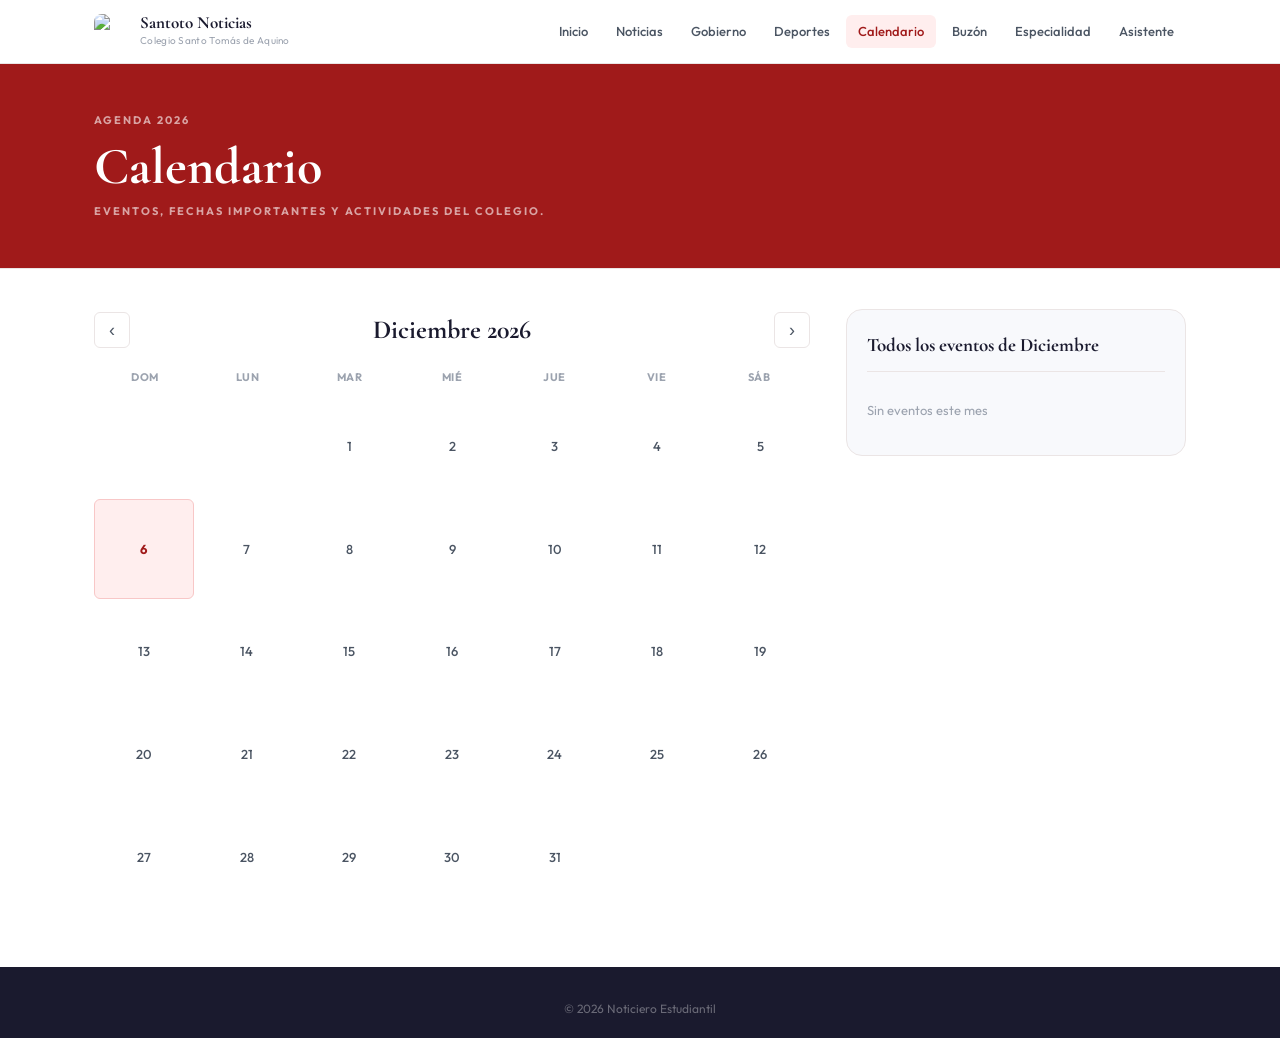
==== calendario.html @ ec9c3a2e "Add files via upload" ====
<!DOCTYPE html>
<html lang="es">
<head>
  <meta charset="UTF-8"><meta name="viewport" content="width=device-width, initial-scale=1.0">
  <title>Calendario — Santoto Noticias</title>
  <link rel="preconnect" href="https://fonts.googleapis.com">
  <link rel="preconnect" href="https://fonts.gstatic.com" crossorigin>
  <link href="https://fonts.googleapis.com/css2?family=Cormorant+Garamond:ital,wght@0,400;0,600;0,700;1,400;1,600&family=Outfit:wght@300;400;500;600;700&display=swap" rel="stylesheet">
  <link rel="stylesheet" href="styles.css">
</head>
<body>
  <nav class="nav" id="nav">
    <div class="nav-inner">
      <a href="index.html" class="nav-brand">       
      <img src="IMG/esc.png" class="nav-logo" alt="Logo">
      <div class="nav-brand-text">
        <span class="nav-name">Santoto Noticias</span><span class="nav-sub">Colegio Santo Tomás de Aquino</span></div></a>
         
        <div class="nav-links" id="nav-links">
        <a href="index.html" class="nav-link">Inicio</a>
        <a href="noticias.html" class="nav-link">Noticias</a>
        <a href="gobierno.html" class="nav-link">Gobierno</a>
        <a href="deportes.html" class="nav-link">Deportes</a>
        <a href="calendario.html" class="nav-link active">Calendario</a>
        <a href="sugerencias.html" class="nav-link">Buzón</a>
        <a href="especialidades.html" class="nav-link">Especialidad</a>
        <a href="chatbot.html" class="nav-link"> Asistente</a>
      </div>
      <button class="nav-hamburger" id="hamburger" onclick="toggleMenu()"><span></span><span></span><span></span></button>
    </div>
  </nav>
  <div class="page-header page-header-azul"><div class="container"><div class="page-eyebrow">Agenda 2026</div><h1 class="page-title" style="color: white;">Calendario</h1><p class="page-eyebrow">Eventos, fechas importantes y actividades del colegio.</p></div></div>
  <div class="container" style="padding-top:40px;padding-bottom:60px">
    <div class="cal-layout">
      <div class="cal-grid-wrap">
        <div class="cal-header-web">
          <button class="cal-btn-nav" onclick="calCambiarMes(-1)">‹</button>
          <h2 class="cal-mes-titulo" id="cal-mes-titulo"></h2>
          <button class="cal-btn-nav" onclick="calCambiarMes(1)">›</button>
        </div>
        <div class="cal-semana-labels">
          <span>Dom</span><span>Lun</span><span>Mar</span><span>Mié</span><span>Jue</span><span>Vie</span><span>Sáb</span>
        </div>
        <div class="cal-days-grid" id="cal-days"></div>
      </div>
      <div class="cal-eventos-panel">
        <div class="cal-panel-title" id="cal-panel-title">Todos los eventos del mes</div>
        <div id="cal-eventos-lista"></div>
      </div>
    </div>
  </div>
  <footer class="footer"><div class="container"><div class="footer-bottom" style="justify-content:center"><span>© 2026 Noticiero Estudiantil</span></div></div></footer>
  <script src="data.js"></script><script src="main.js"></script>
</body>
</html>
---- styles.css ----
/* ==========================================
   SANTOTO NOTICIAS — styles.css
   Estilo: Editorial blanco y azul
   Fuentes: Cormorant Garamond + Outfit
   ========================================== */

*, *::before, *::after { margin:0; padding:0; box-sizing:border-box; }

:root {
  --azul:        #a01a1a;
  --azul-medio:  #b82525;
  --azul-claro:  #ffeeee;
  --azul-hover:  #fff5f5;
  --azul-borde:  #f8c7c7;
  --dorado:      #B8902A;
  --texto:       #1A1A2E;
  --texto-2:     #4B5563;
  --texto-3:     #9CA3AF;
  --fondo:       #FFFFFF;
  --fondo-2:     #F8F9FC;
  --fondo-3:     #F1F4FA;
  --borde:       #ebe5e5;
  --rojo:        #C0392B;
  --verde:       #1A7A4A;
  --font-d: 'Cormorant Garamond', serif;
  --font-b: 'Outfit', sans-serif;
  --nav-h: 64px;
  --max-w: 1140px;
  --r-sm: 6px;
  --r-md: 10px;
  --r-lg: 16px;
}

html { scroll-behavior: smooth; }
body {
  font-family: var(--font-b);
  color: var(--texto);
  background: var(--fondo);
  font-size: 16px;
  line-height: 1.6;
}

/* ── UTILIDADES ─────────────────────────── */
.container {
  width: 100%; max-width: var(--max-w);
  margin: 0 auto; padding: 0 24px;
}
img { display: block; max-width: 100%; }
a  { color: inherit; text-decoration: none; }

/* ── NAVBAR ─────────────────────────────── */
.nav {
  position: sticky; top: 0; z-index: 100;
  background: #fff;
  border-bottom: 1px solid var(--borde);
  height: var(--nav-h);
}
.nav-inner {
  max-width: var(--max-w); margin: 0 auto; padding: 0 24px;
  height: 100%; display: flex; align-items: center; gap: 32px;
}
.nav-brand {
  display: flex; align-items: center; gap: 10px; flex-shrink: 0;
}
.nav-logo {
  width: 36px; height: 36px; border-radius: 8px;

  display: flex; align-items: center; justify-content: center;
  font-family: var(--font-d); font-size: 13px; font-weight: 700; color: #fff;
}
.nav-brand-text { display: flex; flex-direction: column; }
.nav-name { font-family: var(--font-d); font-size: 17px; font-weight: 700; color: var(--texto); line-height: 1.1; }
.nav-sub  { font-size: 10px; color: var(--texto-3); letter-spacing: .3px; }

.nav-links {
  display: flex; align-items: center; gap: 4px; margin-left: auto;
}
.nav-link {
  font-size: 13px; font-weight: 500; color: var(--texto-2);
  padding: 6px 12px; border-radius: var(--r-sm);
  transition: background .15s, color .15s;
}
.nav-link:hover  { background: var(--fondo-3); color: var(--azul); }
.nav-link.active { color: var(--azul); background: var(--azul-claro); }

.nav-hamburger {
  display: none; flex-direction: column; gap: 5px;
  background: none; border: none; cursor: pointer;
  padding: 6px; margin-left: auto;
}
.nav-hamburger span {
  display: block; width: 22px; height: 2px;
  background: var(--texto); border-radius: 2px; transition: .3s;
}

@media (max-width: 768px) {
  .nav-links {
    display: none; position: absolute; top: var(--nav-h); left: 0; right: 0;
    background: #fff; border-bottom: 1px solid var(--borde);
    flex-direction: column; padding: 12px 16px; gap: 2px;
  }
  .nav-links.open { display: flex; }
  .nav-link { width: 100%; padding: 10px 14px; border-radius: var(--r-sm); }
  .nav-hamburger { display: flex; }
}

/* ── BOTONES ────────────────────────────── */
.btn-primary {
  display: inline-block; padding: 11px 24px;
  background: var(--azul); color: #fff;
  border-radius: var(--r-md); font-size: 14px; font-weight: 600;
  border: none; cursor: pointer; transition: background .15s, transform .1s;
  font-family: var(--font-b);
}
.btn-primary:hover  { background: var(--azul-medio); }
.btn-primary:active { transform: scale(.98); }

.btn-ghost {
  display: inline-block; padding: 11px 24px;
  background: transparent; color: var(--azul);
  border: 1.5px solid var(--azul-borde);
  border-radius: var(--r-md); font-size: 14px; font-weight: 600;
  cursor: pointer; transition: background .15s;
  font-family: var(--font-b);
}
.btn-ghost:hover { background: var(--azul-claro); }

.btn-outline {
  padding: 7px 16px; background: transparent;
  border: 1px solid rgba(255,255,255,.3); color: #fff;
  border-radius: var(--r-sm); font-size: 13px; font-weight: 500;
  cursor: pointer; font-family: var(--font-b); transition: background .15s;
}
.btn-outline:hover { background: rgba(255,255,255,.1); }

/* ── HERO ───────────────────────────────── */
.hero {
  background: var(--fondo-2);
  border-bottom: 1px solid var(--borde);
  padding: 80px 0 60px;
  position: relative; overflow: hidden;
}
.hero-bg-lines {
  position: absolute; inset: 0;
  background-image:
    linear-gradient(var(--borde) 1px, transparent 1px),
    linear-gradient(90deg, var(--borde) 1px, transparent 1px);
  background-size: 60px 60px;
  opacity: .35;
}
.hero .container { position: relative; max-width: 700px; }
.hero-eyebrow {
  display: inline-flex; align-items: center; gap: 8px;
  font-size: 12px; font-weight: 600; color: var(--azul);
  letter-spacing: 1.5px; text-transform: uppercase;
  background: var(--azul-claro); border: 1px solid var(--azul-borde);
  padding: 5px 12px; border-radius: 20px; margin-bottom: 20px;
}
.dot { width: 6px; height: 6px; border-radius: 50%; background: var(--azul); flex-shrink: 0; }
.hero-title {
  font-family: var(--font-d);
  font-size: clamp(38px, 6vw, 64px);
  font-weight: 700; line-height: 1.1;
  color: var(--texto); margin-bottom: 16px;
}
.hero-title em { color: var(--azul); font-style: italic; }
.hero-desc { font-size: 16px; color: var(--texto-2); max-width: 500px; margin-bottom: 28px; line-height: 1.65; }
.hero-actions { display: flex; gap: 12px; flex-wrap: wrap; }
.hero-strip { height: 4px; background: linear-gradient(90deg, var(--azul), #5B9AE8); position: absolute; bottom: 0; left: 0; right: 0; }

/* ── HIGHLIGHTS BAR ─────────────────────── */
.highlights-bar {
  background: var(--azul);
  padding: 20px 0;
}
.highlights-grid {
  display: grid; grid-template-columns: repeat(4, 1fr);
  gap: 0; border-left: 1px solid rgba(255,255,255,.15);
}
.highlight-item {
  display: flex; align-items: flex-start; gap: 12px;
  padding: 8px 20px;
  border-right: 1px solid rgba(255,255,255,.15);
}
.hi-icon { font-size: 22px; flex-shrink: 0; margin-top: 2px; }
.hi-text { display: flex; flex-direction: column; gap: 2px; }
.hi-text strong { color: #fff; font-size: 13px; font-weight: 600; line-height: 1.2; }
.hi-text span   { color: rgba(255,255,255,.65); font-size: 11px; line-height: 1.3; }

@media (max-width: 900px) {
  .highlights-grid { grid-template-columns: 1fr 1fr; }
  .highlight-item { border-bottom: 1px solid rgba(255,255,255,.15); }
}
@media (max-width: 500px) {
  .highlights-grid { grid-template-columns: 1fr; }
}

/* ── LAYOUT MAIN ────────────────────────── */
.main-grid {
  display: grid;
  grid-template-columns: 1fr 320px;
  gap: 48px;
  padding-top: 48px;
  padding-bottom: 64px;
  align-items: start;
}
@media (max-width: 900px) {
  .main-grid { grid-template-columns: 1fr; gap: 32px; }
}



/* ── NOTICIA HERO (grande) ──────────────── */
.noticia-hero {
  cursor: pointer; margin-bottom: 32px;
  border: 1px solid var(--borde); border-radius: var(--r-lg);
  overflow: hidden; transition: box-shadow .2s, transform .2s;
}
.noticia-hero:hover { box-shadow: 0 8px 32px rgba(26,79,160,.1); transform: translateY(-2px); }
/* ── NOTICIA CARDS ──────────────────────── */
.noticia-card {
  border: 1px solid var(--borde);
  border-radius: var(--r-lg);
  overflow: hidden;
  background: var(--fondo);
  display: flex;
  flex-direction: column;
  transition: box-shadow .2s, transform .18s;
  cursor: pointer;
}
.noticia-card:hover {
  box-shadow: 0 6px 28px rgba(0,0,0,.1);
  transform: translateY(-3px);
}

/* Imagen de la tarjeta noticia */
.nc-img {
  width: 100%;
  height: 170px;
  overflow: hidden;
  background: var(--fondo-3);
  flex-shrink: 0;
  display: flex;
  align-items: center;
  justify-content: center;
  position: relative;
}
.nc-img img {
  width: 100%;
  height: 100%;
  object-fit: cover;
  object-position: center;
  display: block;
  transition: transform .35s ease;
}
.noticia-card:hover .nc-img img { transform: scale(1.04); }
.nc-img span {
  font-size: 48px;
  line-height: 1;
}

/* Cuerpo de la tarjeta */
.nc-body {
  padding: 16px;
  display: flex;
  flex-direction: column;
  flex: 1;
}
.nc-cat {
  font-size: 10.5px;
  font-weight: 700;
  color: var(--azul);
  letter-spacing: 1.2px;
  text-transform: uppercase;
  margin-bottom: 7px;
}
.nc-title {
  font-family: var(--font-d);
  font-size: 17px;
  font-weight: 700;
  color: var(--texto);
  line-height: 1.25;
  margin-bottom: 6px;
}
.nc-date {
  font-size: 11.5px;
  color: var(--texto-3);
  margin-top: auto;
  padding-top: 10px;
}

/* Grid secundarias en home */
.noticias-grid {
  display: grid;
  grid-template-columns: repeat(2, 1fr);
  gap: 18px;
}
@media (max-width: 560px) { .noticias-grid { grid-template-columns: 1fr; } }

/* Noticia hero imagen */
.nh-img {
  position: relative;
  height: 240px;
  overflow: hidden;
  background: var(--fondo-3);
}
.nh-img-inner {
  width: 100%;
  height: 100%;
}
.nh-img-inner img {
  width: 100%;
  height: 100%;
  object-fit: cover;
  object-position: center;
  display: block;
  transition: transform .35s ease;
}
.noticia-hero:hover .nh-img-inner img { transform: scale(1.03); }
.nh-img-inner span { font-size: 64px; }

/* ── DEPORTES ───────────────────────────── */
.deporte-card {
  border: 1px solid var(--borde); border-radius: var(--r-md);
  padding: 18px 20px; margin-bottom: 14px;
  display: flex; gap: 16px; align-items: flex-start;
  background: var(--fondo);
  border-left: 4px solid var(--azul);
  cursor: pointer;
  transition: box-shadow .2s, transform .15s;
}
.deporte-card:hover { box-shadow: 0 4px 20px rgba(0,0,0,.08); transform: translateY(-2px); }
.deporte-card.logro   { border-left-color: #B8902A; }
.deporte-card.proximo { border-left-color: #6B7280; }

/* Imagen dentro de tarjeta deporte */
.dc-img-wrap {
  width: 80px; height: 80px;
  border-radius: var(--r-sm);
  overflow: hidden; flex-shrink: 0;
  background: var(--fondo-3);
}
.dc-img-foto {
  width: 100%; height: 100%;
  object-fit: cover; object-position: center;
  display: block;
}

.dc-icon  { font-size: 28px; flex-shrink: 0; margin-top: 2px; }
.dc-body  { flex: 1; min-width: 0; }
.dc-titulo { font-family: var(--font-d); font-size: 20px; font-weight: 700; color: var(--texto); line-height: 1.2; margin-bottom: 5px; }
.dc-desc   { font-size: 13px; color: var(--texto-2); line-height: 1.55; margin-bottom: 8px; }
.dc-meta   { display: flex; gap: 8px; align-items: center; flex-wrap: wrap; }
.dc-disc   { font-size: 11px; font-weight: 600; background: var(--azul-claro); color: var(--azul); border: 1px solid var(--azul-borde); padding: 2px 8px; border-radius: 10px; }
.dc-fecha  { font-size: 11px; color: var(--texto-3); }
.dc-arrow  { color: var(--texto-3); font-size: 22px; align-self: center; flex-shrink: 0; margin-left: auto; }

.section-label {
  font-size: 11px; font-weight: 700; color: var(--texto-3);
  letter-spacing: 2px; text-transform: uppercase;
  padding-bottom: 10px; margin-bottom: 20px;
  border-bottom: 2px solid var(--azul);
  display: inline-block;
}

/* GOV WIDGET */
.gov-widget-item {
  display: flex; align-items: center; gap: 10px;
  padding: 8px 0; border-bottom: 1px solid var(--borde);
}
.gov-widget-item:last-child { border-bottom: none; }
.gwi-foto{
  width: 50px; height: 50px;
  border-radius: 50%;
  object-fit: cover;
  object-position: center top;
  flex-shrink: 0;
  display: block;
}
.gwi-placeholder { width: 42px; height: 42px; border-radius: 50%; background: var(--azul-claro); display: flex; align-items: center; justify-content: center; font-size: 18px; flex-shrink: 0; border: 1px solid var(--azul-borde); }
.gwi-nombre { font-size: 13px; font-weight: 600; color: var(--texto); line-height: 1.2; }
.gwi-rol    { font-size: 11px; color: var(--texto-3); margin-top: 1px; }

/* ── SIDEBAR WIDGETS ────────────────────── */
.col-side { display: flex; flex-direction: column; gap: 24px; }
.widget {
  background: var(--fondo-2); border: 1px solid var(--borde);
  border-radius: var(--r-lg); padding: 20px; overflow: hidden;
}
.widget-title {
  font-size: 13px; font-weight: 700; color: var(--texto);
  border-bottom: 1px solid var(--borde); padding-bottom: 10px; margin-bottom: 14px;
  display: flex; align-items: center; gap: 6px;
}
.widget-link {
  display: block; margin-top: 12px; font-size: 12px; font-weight: 600;
  color: var(--azul); padding-top: 10px; border-top: 1px solid var(--borde);
}
.widget-link:hover { text-decoration: underline; }

/* NOTICIAS FULL GRID (página noticias) */
.noticias-full-grid {
  display: grid; grid-template-columns: repeat(3, 1fr);
  gap: 22px; margin-top: 28px;
}
@media (max-width: 900px) { .noticias-full-grid { grid-template-columns: 1fr 1fr; } }
@media (max-width: 560px) { .noticias-full-grid { grid-template-columns: 1fr; } }

/* ── SIDEBAR WIDGETS ────────────────────── */
.col-side { display: flex; flex-direction: column; gap: 24px; }
.widget {
  background: var(--fondo-2); border: 1px solid var(--borde);
  border-radius: var(--r-lg); padding: 20px; overflow: hidden;
}
.widget-title {
  font-size: 13px; font-weight: 700; color: var(--texto);
  border-bottom: 1px solid var(--borde); padding-bottom: 10px; margin-bottom: 14px;
  display: flex; align-items: center; gap: 6px;
}
.widget-link {
  display: block; margin-top: 12px; font-size: 12px; font-weight: 600;
  color: var(--azul); padding-top: 10px; border-top: 1px solid var(--borde);
}
.widget-link:hover { text-decoration: underline; }
/* ── PAGE HEADER ────────────────────────── */
.page-header {
  background: var(--fondo-2);
  border-bottom: 1px solid var(--borde);
  padding: 48px 0 40px;
}
.page-header-azul { background: var(--azul); }
.page-eyebrow {
  font-size: 11px; font-weight: 700; color: var(--azul);
  letter-spacing: 2px; text-transform: uppercase; margin-bottom: 8px;
}
.page-header-azul .page-eyebrow { color: rgba(255,255,255,.6); }
.page-title {
  font-family: var(--font-d); font-size: clamp(32px, 5vw, 52px);
  font-weight: 700; color: var(--texto); line-height: 1.1; margin-bottom: 8px;
}
.page-desc { font-size: 15px; color: var(--texto-2); max-width: 560px; }
/* ── FILTROS ────────────────────────────── */
.filter-bar { display: flex; gap: 8px; flex-wrap: wrap; }
.filter-btn {
  padding: 7px 16px; border-radius: 20px; font-size: 13px; font-weight: 500;
  border: 1px solid var(--borde); background: var(--fondo);
  color: var(--texto-2); cursor: pointer; transition: all .15s;
  font-family: var(--font-b);
}
.filter-btn:hover  { border-color: var(--azul-borde); color: var(--azul); background: var(--azul-claro); }
.filter-btn.active { background: var(--azul); color: #fff; border-color: var(--azul); }
 /* ── MODAL ──────────────────────────────── */
.modal-overlay {
  position: fixed; inset: 0; background: rgba(0,0,0,.5);
  display: flex; align-items: center; justify-content: center;
  z-index: 200; padding: 24px;
  opacity: 0; pointer-events: none; transition: opacity .25s;
}
.modal-overlay.open { opacity: 1; pointer-events: all; }
.modal {
  background: var(--fondo); border-radius: var(--r-lg);
  width: 100%; max-width: 640px; max-height: 80vh;
  overflow-y: auto; padding: 32px; position: relative;
  transform: translateY(20px); transition: transform .25s;
}
.modal-overlay.open .modal { transform: translateY(0); }
.modal-close {
  position: absolute; top: 16px; right: 16px;
  width: 32px; height: 32px; border-radius: 50%;
  border: 1px solid var(--borde); background: var(--fondo-3);
  font-size: 14px; cursor: pointer; display: flex; align-items: center; justify-content: center;
  color: var(--texto-2);
}
.modal-close:hover { background: var(--fondo); }
.modal-cat   { font-size: 11px; font-weight: 700; color: var(--azul); letter-spacing: 1.5px; text-transform: uppercase; margin-bottom: 8px; }
.modal-title { font-family: var(--font-d); font-size: 28px; font-weight: 700; color: var(--texto); line-height: 1.2; margin-bottom: 12px; }
.modal-meta  { font-size: 12px; color: var(--texto-3); margin-bottom: 18px; padding-bottom: 14px; border-bottom: 1px solid var(--borde); display: flex; gap: 12px; flex-wrap: wrap; }
.modal-body  { font-size: 15px; color: var(--texto-2); line-height: 1.75; }
.modal-body p { margin-bottom: 14px; }
/* ── FOOTER ─────────────────────────────── */
.footer {
  background: var(--texto);
  padding: 32px 0 20px;
  margin-top: 0;
}
.footer-top {
  display: flex; align-items: flex-start; justify-content: space-between;
  gap: 32px; padding-bottom: 20px; margin-bottom: 16px;
  border-bottom: 1px solid rgba(255,255,255,.1);
  flex-wrap: wrap;
}
.footer-brand { display: flex; align-items: center; gap: 12px; }
.footer-logo  { width: 40px; height: 40px; border-radius: 10px; background: var(--azul); display: flex; align-items: center; justify-content: center; font-family: var(--font-d); font-size: 14px; font-weight: 700; color: #fff; }
.footer-name  { font-family: var(--font-d); font-size: 18px; font-weight: 700; color: #fff; }
.footer-sub   { font-size: 12px; color: rgba(255,255,255,.45); margin-top: 2px; }
.footer-links { display: flex; gap: 6px; flex-wrap: wrap; }
.footer-links a { font-size: 13px; color: rgba(255,255,255,.5); padding: 4px 8px; border-radius: var(--r-sm); transition: color .15s; }
.footer-links a:hover { color: #fff; }
.footer-bottom { display: flex; align-items: center; justify-content: space-between; font-size: 12px; color: rgba(255,255,255,.35); }

/* ── DEPORTES SIDEBAR ───────────────────── */
.dep-widget-item {
  display: flex; gap: 10px; padding: 9px 0; border-bottom: 1px solid var(--borde);
}
.dep-widget-item:last-child { border-bottom: none; }
.dwi-icon { font-size: 20px; flex-shrink: 0; margin-top: 2px; }
.dwi-titulo { font-size: 13px; font-weight: 600; color: var(--texto); line-height: 1.3; margin-bottom: 2px; }
.dwi-meta   { font-size: 11px; color: var(--texto-3); }

/* ── GOBIERNO WEB ───────────────────────── */
.gov-tabs-web { display: flex; gap: 8px; flex-wrap: wrap; margin-bottom: 32px; }
.gtab {
  padding: 8px 20px; border-radius: 20px; font-size: 13px; font-weight: 600;
  border: 1.5px solid var(--borde); background: var(--fondo); color: var(--texto-2);
  cursor: pointer; transition: all .15s; font-family: var(--font-b);
}
.gtab:hover  { border-color: var(--azul-borde); color: var(--azul); }
.gtab.active { background: var(--azul); color: #fff; border-color: var(--azul); }

/* PERSONERO — héroe */
.personero-hero {
  display: grid; grid-template-columns: 300px 1fr;
  gap: 40px; background: var(--fondo-2);
  border: 1px solid var(--borde); border-radius: var(--r-lg);
  overflow: hidden; margin-bottom: 40px;
}
.ph-foto {
  width: 100%; height: 320px;
  object-fit: cover; object-position: center top;
  display: block; background: var(--azul-claro);
}
.ph-placeholder {
  width: 100%; height: 320px;
  background: var(--azul-claro); display: flex; flex-direction: column;
  align-items: center; justify-content: center; gap: 8px;
  color: var(--azul-borde); font-size: 56px;
}
.ph-placeholder span { font-size: 13px; color: var(--texto-3); font-size: 12px; }
.ph-body { padding: 36px 36px 36px 0; display: flex; flex-direction: column; justify-content: center; }
.ph-rol  { font-size: 11px; font-weight: 700; letter-spacing: 2px; text-transform: uppercase; color: var(--dorado); margin-bottom: 10px; display: flex; align-items: center; gap: 6px; }
.ph-nombre { font-family: var(--font-d); font-size: 38px; font-weight: 700; line-height: 1.1; color: var(--texto); margin-bottom: 6px; }
.ph-curso  { font-size: 14px; color: var(--texto-3); margin-bottom: 16px; }
.ph-desc   { font-size: 15px; color: var(--texto-2); line-height: 1.65; margin-bottom: 14px; }
.ph-seccion { font-size: 13px; color: var(--texto-3); display: flex; align-items: center; gap: 6px; }

@media (max-width: 700px) {
  .personero-hero { grid-template-columns: 1fr; }
  .ph-body { padding: 20px; }
  .ph-foto, .ph-placeholder { height: 220px; }
}

/* GRID PERSONAS (contralores, ) */
.personas-web-grid {
  display: grid; grid-template-columns: repeat(3, 1fr); gap: 22px;
}
@media (max-width: 900px) { .personas-web-grid { grid-template-columns: 1fr 1fr; } }
@media (max-width: 560px) { .personas-web-grid { grid-template-columns: 1fr; } }

.persona-web-card {
  border: 1px solid var(--borde); border-radius: var(--r-lg);
  overflow: hidden; background: var(--fondo);
  transition: box-shadow .2s, transform .15s;
}
.persona-web-card:hover { box-shadow: 0 6px 24px rgba(26,79,160,.09); transform: translateY(-3px); }
.pwc-foto {
  width: 100%; height: 200px;
  object-fit: cover; object-position: center top; display: block;
  background: var(--fondo-3);
}
.pwc-placeholder {
  width: 100%; height: 200px;
  background: var(--azul-claro); display: flex; align-items: center; justify-content: center;
  font-size: 52px;
}
.pwc-strip { height: 4px; }
.pwc-body  { padding: 16px; }
.pwc-rol   { font-size: 10px; font-weight: 700; letter-spacing: 1.5px; text-transform: uppercase; margin-bottom: 5px; }
.pwc-nombre { font-family: var(--font-d); font-size: 20px; font-weight: 700; color: var(--texto); line-height: 1.15; margin-bottom: 3px; }
.pwc-curso  { font-size: 12px; color: var(--texto-3); }

/* ── CALENDARIO WEB ─────────────────────── */
.cal-layout { display: grid; grid-template-columns: 1fr 340px; gap: 36px; align-items: start; }
@media (max-width: 900px) { .cal-layout { grid-template-columns: 1fr; } }

.cal-header-web { display: flex; align-items: center; justify-content: space-between; margin-bottom: 14px; }
.cal-mes-titulo  { font-family: var(--font-d); font-size: 26px; font-weight: 700; color: var(--texto); }
.cal-btn-nav {
  width: 36px; height: 36px; border-radius: var(--r-sm);
  border: 1px solid var(--borde); background: var(--fondo);
  font-size: 18px; cursor: pointer; color: var(--texto-2);
  display: flex; align-items: center; justify-content: center;
  transition: background .15s;
}
.cal-btn-nav:hover { background: var(--fondo-3); }
.cal-semana-labels { display: grid; grid-template-columns: repeat(7,1fr); text-align: center; margin-bottom: 6px; }
.cal-semana-labels span { font-size: 11px; font-weight: 700; color: var(--texto-3); padding: 4px 0; letter-spacing: .5px; text-transform: uppercase; }
.cal-days-grid { display: grid; grid-template-columns: repeat(7,1fr); gap: 3px; }
.cal-day-web {
  aspect-ratio: 1; display: flex; align-items: center; justify-content: center;
  font-size: 13px; font-weight: 500; color: var(--texto-2);
  border-radius: var(--r-sm); cursor: pointer; transition: background .12s;
  position: relative; border: 1px solid transparent;
}
.cal-day-web:hover    { background: var(--fondo-3); }
.cal-day-web.empty    { pointer-events: none; }
.cal-day-web.today    { background: var(--azul-claro); color: var(--azul); border-color: var(--azul-borde); font-weight: 700; }
.cal-day-web.selected { background: var(--azul); color: #fff; }
.cal-day-web.has-event::after { content: ''; position: absolute; bottom: 4px; left: 50%; transform: translateX(-50%); width: 4px; height: 4px; border-radius: 50%; background: var(--dorado); }

.cal-eventos-panel { background: var(--fondo-2); border: 1px solid var(--borde); border-radius: var(--r-lg); padding: 20px; }
.cal-panel-title { font-family: var(--font-d); font-size: 19px; font-weight: 700; color: var(--texto); margin-bottom: 14px; padding-bottom: 10px; border-bottom: 1px solid var(--borde); }
.cal-evento-web { padding: 12px 0; border-bottom: 1px solid var(--borde); display: flex; gap: 12px; align-items: flex-start; }
.cal-evento-web:last-child { border-bottom: none; }
.cev-dot { width: 10px; height: 10px; border-radius: 50%; margin-top: 4px; flex-shrink: 0; }
.cev-titulo { font-size: 14px; font-weight: 600; color: var(--texto); line-height: 1.3; margin-bottom: 3px; }
.cev-desc   { font-size: 12px; color: var(--texto-2); line-height: 1.4; }
.cev-fecha  { font-size: 11px; color: var(--texto-3); margin-top: 3px; }

/* ── SUGERENCIAS ────────────────────────── */
.sug-layout { display: grid; grid-template-columns: 1fr 1fr; gap: 48px; align-items: start; }
@media (max-width: 800px) { .sug-layout { grid-template-columns: 1fr; } }

.sug-form-title { font-family: var(--font-d); font-size: 22px; font-weight: 700; color: var(--texto); margin-bottom: 20px; }
.sug-card {
  border: 1px solid var(--borde); border-radius: var(--r-md); padding: 16px;
  margin-bottom: 14px; background: var(--fondo);
}
.sug-meta    { display: flex; align-items: center; justify-content: space-between; margin-bottom: 10px; }
.sug-cat     { font-size: 11px; font-weight: 700; color: var(--azul); letter-spacing: .5px; text-transform: uppercase; }
.sug-fecha   { font-size: 11px; color: var(--texto-3); }
.sug-texto   { font-size: 14px; color: var(--texto); line-height: 1.55; margin-bottom: 10px; }
.sug-estado  { font-size: 11px; font-weight: 600; padding: 3px 8px; border-radius: 10px; display: inline-block; }
.sug-estado.pendiente { background: #FEF3C7; color: #92400E; }
.sug-estado.respondida { background: #D1FAE5; color: var(--verde); }
.sug-resp { background: var(--azul-claro); border: 1px solid var(--azul-borde); border-radius: var(--r-sm); padding: 10px 12px; margin-top: 10px; }
.sug-resp-label { font-size: 10px; font-weight: 700; color: var(--azul); letter-spacing: 1px; text-transform: uppercase; margin-bottom: 4px; }
.sug-resp-texto { font-size: 13px; color: var(--texto-2); line-height: 1.5; }

/* ── FORMULARIOS ────────────────────────── */
.form-group { margin-bottom: 16px; }
.form-label { display: block; font-size: 12px; font-weight: 600; color: var(--texto); letter-spacing: .5px; margin-bottom: 6px; }
.form-input {
  width: 100%; padding: 10px 14px;
  border: 1.5px solid var(--borde); border-radius: var(--r-sm);
  font-size: 14px; font-family: var(--font-b); color: var(--texto);
  background: var(--fondo); outline: none; transition: border-color .15s;
}
.form-input:focus { border-color: var(--azul); }
.form-textarea { min-height: 100px; resize: vertical; line-height: 1.5; }
.form-note { font-size: 12px; color: var(--texto-3); margin-top: 10px; line-height: 1.4; }
.form-check { display: flex; align-items: center; gap: 8px; margin-bottom: 16px; font-size: 13px; color: var(--texto-2); cursor: pointer; }
/* ── NOTICIA HERO — cuerpo ──────────────── */
.nh-cat-badge {
  position: absolute; bottom: 10px; left: 12px;
  font-size: 10.5px; font-weight: 700;
  background: var(--azul); color: #fff;
  padding: 3px 10px; border-radius: 12px;
  letter-spacing: .5px; text-transform: uppercase;
}
.nh-body   { padding: 20px 22px 22px; }
.nh-meta   { margin-bottom: 6px; }
.nh-date   { font-size: 11.5px; color: var(--texto-3); }
.nh-title  {
  font-family: var(--font-d); font-size: 22px; font-weight: 700;
  color: var(--texto); line-height: 1.22; margin-bottom: 10px;
}
.nh-excerpt { font-size: 13.5px; color: var(--texto-2); line-height: 1.62; margin-bottom: 14px; }
.nh-read    { font-size: 13px; font-weight: 600; color: var(--azul); }

/* ── FADE-IN ────────────────────────────── */
.fade-in { animation: fadeIn .35s ease both; }
@keyframes fadeIn { from { opacity:0; transform:translateY(8px); } to { opacity:1; transform:none; } }

/* ── FONT-S alias ───────────────────────── */
:root { --font-s: 'Outfit', sans-serif; }

    /* ── HERO ESPECIALIDAD ── */
    .esp-hero {
      display: flex;
      align-items: flex-start;
      gap: 36px;
      background: var(--fondo-2);
      border: 1px solid var(--borde);
      border-radius: var(--r-lg);
      padding: 36px 40px;
      margin-bottom: 48px;
    }
    .esp-icon-wrap {
      flex-shrink: 0;
      width: 120px; height: 120px;
      border-radius: 50%;
      background: var(--azul-claro);
      border: 3px solid var(--azul-borde);
      display: flex; align-items: center; justify-content: center;
      font-size: 62px;
      color: var(--azul);
      font-weight: 700;
      font-family: var(--font-s);
    }
    .esp-hero-body h2 {
      font-family: var(--font-d);
      font-size: 30px; font-weight: 700;
      color: var(--texto); margin: 0 0 14px;
    }
    .esp-hero-body p {
      font-size: 14.5px; color: var(--texto-2);
      line-height: 1.78; margin: 0 0 10px;
    }
    @media (max-width: 680px) {
      .esp-hero { flex-direction: column; padding: 24px 20px; gap: 20px; }
      .esp-icon-wrap { width: 80px; height: 80px; font-size: 40px; }
      .esp-hero-body h2 { font-size: 22px; }
    }

    /* ── TARJETAS ESTILO DEPORTE ── */
    .esp-cards-list { display: flex; flex-direction: column; gap: 0; }

    .esp-card {
      border: 1px solid var(--borde);
      border-radius: var(--r-md);
      background: var(--fondo);
      margin-bottom: 14px;
      border-left: 4px solid var(--azul);
      overflow: hidden;
      transition: box-shadow .2s, transform .15s;
      cursor: pointer;
    }
    .esp-card:hover { box-shadow: 0 4px 20px rgba(0,0,0,.08); transform: translateY(-2px); }
    .esp-card.open  { box-shadow: 0 4px 24px rgba(160,26,26,.1); }

    .esp-card-trigger {
      display: flex; align-items: center; gap: 16px;
      padding: 18px 20px;
      width: 100%; background: none; border: none;
      cursor: pointer; text-align: left;
      font-family: var(--font-s);
    }
    .esp-card-icon { font-size: 26px; flex-shrink: 0; margin-top: 1px; }
    .esp-card-body { flex: 1; min-width: 0; }
    .esp-card-titulo {
      font-family: var(--font-d); font-size: 19px; font-weight: 700;
      color: var(--texto); line-height: 1.2; margin-bottom: 4px;
    }
    .esp-card-desc {
      font-size: 13px; color: var(--texto-2); line-height: 1.5;
    }
    .esp-card-meta { display: flex; gap: 8px; align-items: center; flex-wrap: wrap; margin-top: 8px; }
    .esp-card-badge {
      font-size: 11px; font-weight: 600;
      background: var(--azul-claro); color: var(--azul);
      border: 1px solid var(--azul-borde);
      padding: 2px 10px; border-radius: 10px;
    }
    .esp-card-arrow {
      color: var(--texto-3); font-size: 22px;
      align-self: center; flex-shrink: 0; margin-left: auto;
      transition: transform .3s;
    }
    .esp-card.open .esp-card-arrow { transform: rotate(90deg); }

    /* ── CUERPO EXPANDIBLE ── */
    .esp-card-expand {
      max-height: 0; overflow: hidden;
      transition: max-height .35s ease;
    }
    .esp-card.open .esp-card-expand { max-height: 3000px; }

    .esp-card-inner {
      padding: 0 20px 22px 20px;
      border-top: 1px solid var(--borde);
      font-size: 14px; color: var(--texto-2); line-height: 1.8;
    }
    .esp-card-inner p { margin: 12px 0 0; }
    .esp-card-inner p:first-child { margin-top: 16px; }

    /* Perfil lista */
    .perfil-lista { list-style: none; padding: 0; margin: 16px 0 0; display: flex; flex-direction: column; gap: 10px; }
    .perfil-lista li {
      display: flex; gap: 12px; align-items: flex-start;
      background: var(--fondo-2); border-radius: var(--r-sm);
      padding: 11px 14px; border-left: 3px solid var(--azul);
    }
    .pi-icon { font-size: 17px; flex-shrink: 0; margin-top: 1px; }
    .pi-text strong { display: block; font-weight: 600; color: var(--texto); font-size: 13.5px; margin-bottom: 2px; }
    .pi-text span { font-size: 12.5px; color: var(--texto-2); line-height: 1.6; }

    /* Docente */
    .docente-card {
      display: flex; align-items: center; gap: 18px;
      background: var(--fondo-2); border-radius: var(--r-md);
      padding: 18px; margin-top: 16px;
    }
    .docente-avatar {
      width: 56px; height: 56px; border-radius: 50%;
      background: var(--azul-claro); border: 2px solid var(--azul-borde);
      display: flex; align-items: center; justify-content: center;
      font-size: 26px; flex-shrink: 0;
    }
    .docente-info strong { font-size: 15px; color: var(--texto); font-weight: 600; display: block; }
    .docente-info span { font-size: 12.5px; color: var(--texto-3); }
    
    /*Sena*/
    .img-man-com {
        display: flex;
        flex-direction: row;
        justify-content: center;
        align-items: center;
        gap: 15px;
        width: 100%;
    }

    .img-man-com img {
      width: 45%;
      max-width: 500px;
      height: 350px;
      object-fit: cover;
      border-radius: 8px;
    }

 .img-pra-pac{
        display: flex;
        flex-direction: row;
        justify-content: center;
        align-items: center;
        gap: 15px;
        width: 100%;
    }

    .img-pra-pac img {
      width: 50%;
      max-width: 500px;
      height: 350px;
      object-fit: cover;
      border-radius: 8px;
    }



     @media (max-width: 680px) {
      .img-man-com {
        gap: 20px;
        flex-direction: column !important;
        width: 100% !important;
      }
      .img-man-com img {
        width: 90% !important;
        max-width: 100% !important;
        height: auto !important;
      }

      .img-pra-pac {
        gap: 20px;
        flex-direction: column !important;
        width: 100% !important;
      }
      .img-pra-pac img {
        width: 90% !important;
        max-width: 100% !important;
        height: auto !important;
      }


     }
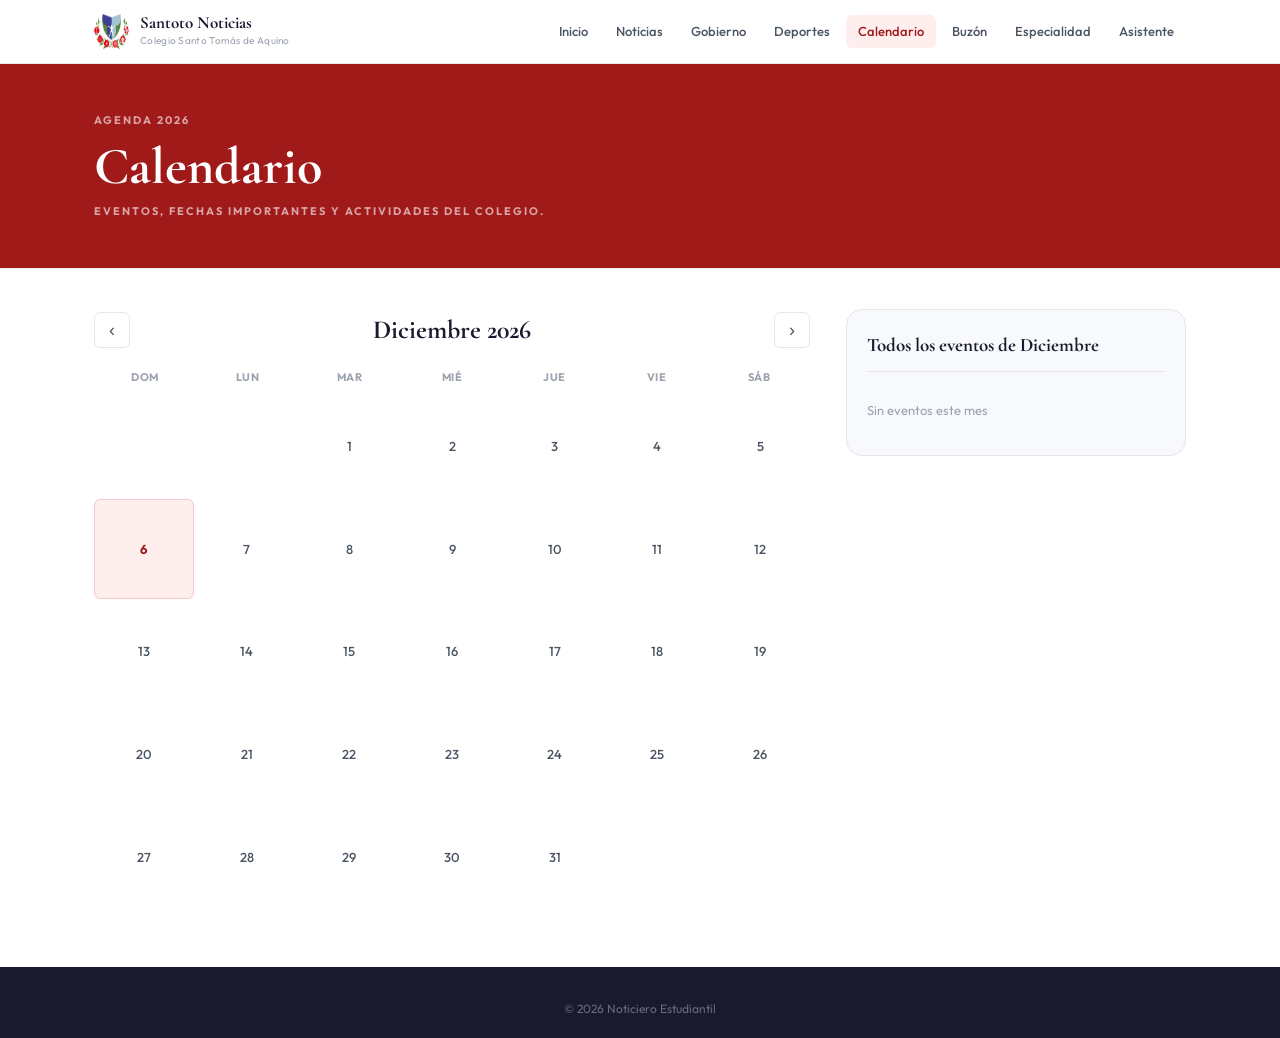
==== commit 1b04bf1e: "Enhance script loading with versioning Updated script loading mechanism to include versioning for ca" ====
--- a/calendario.html
+++ b/calendario.html
@@ -50,6 +50,19 @@
     </div>
   </div>
   <footer class="footer"><div class="container"><div class="footer-bottom" style="justify-content:center"><span>© 2026 Noticiero Estudiantil</span></div></div></footer>
-  <script src="data.js"></script><script src="main.js"></script>
+<script>
+  const version = Date.now();
+
+  const dataScript = document.createElement('script');
+  dataScript.src = 'data.js?v=' + version;
+
+  dataScript.onload = function() {
+    const mainScript = document.createElement('script');
+    mainScript.src = 'main.js?v=' + version;
+    document.body.appendChild(mainScript);
+  };
+
+  document.body.appendChild(dataScript);
+</script>
 </body>
-</html>+</html>
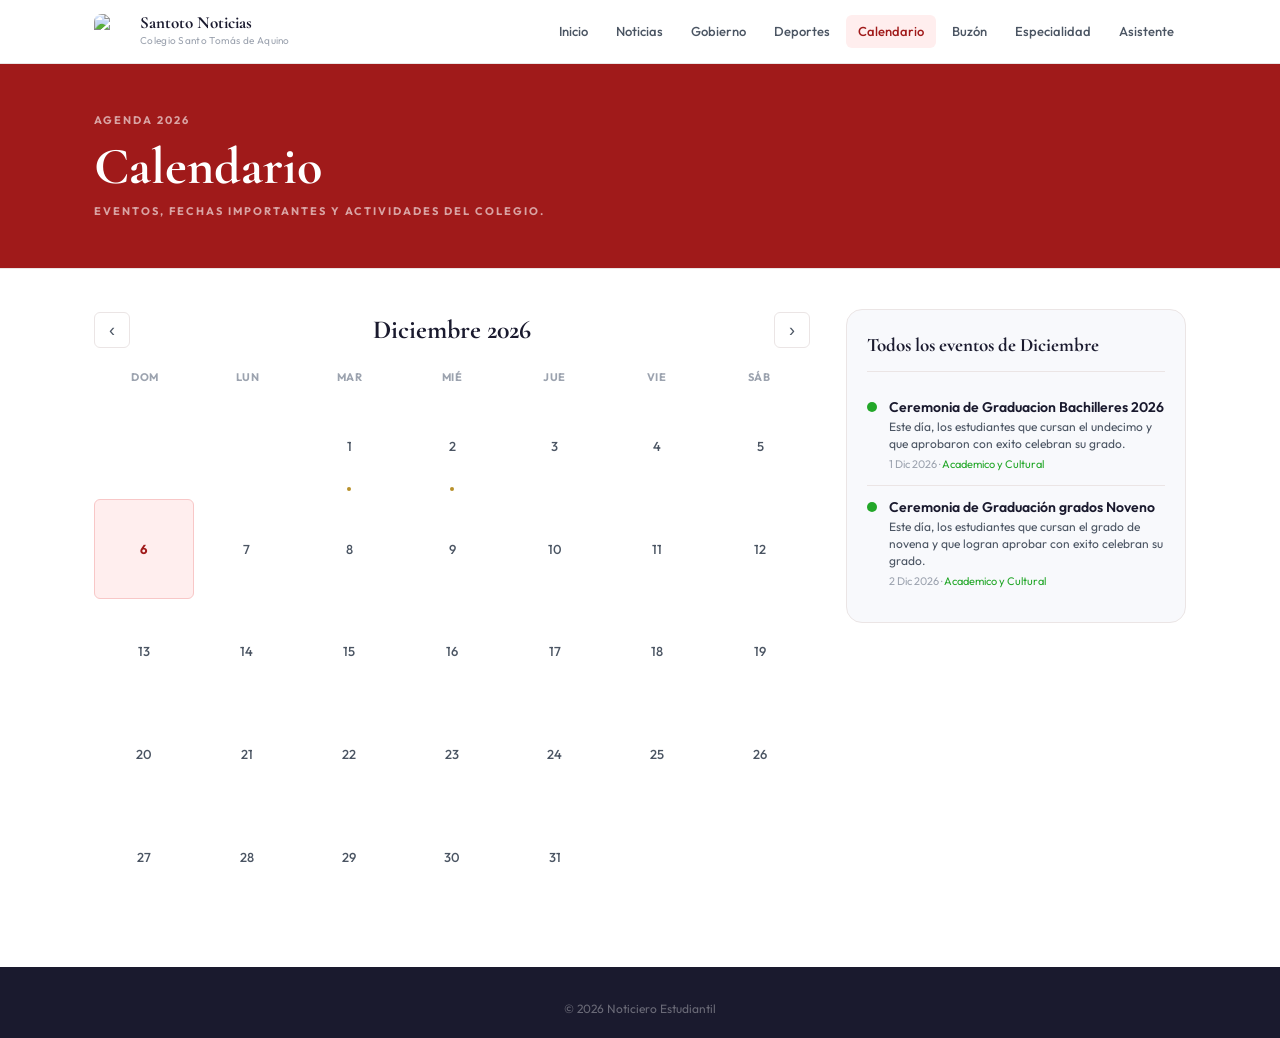
==== commit aa928aca: "Add files via upload" ====
--- a/calendario.html
+++ b/calendario.html
@@ -50,19 +50,6 @@
     </div>
   </div>
   <footer class="footer"><div class="container"><div class="footer-bottom" style="justify-content:center"><span>© 2026 Noticiero Estudiantil</span></div></div></footer>
-<script>
-  const version = Date.now();
-
-  const dataScript = document.createElement('script');
-  dataScript.src = 'data.js?v=' + version;
-
-  dataScript.onload = function() {
-    const mainScript = document.createElement('script');
-    mainScript.src = 'main.js?v=' + version;
-    document.body.appendChild(mainScript);
-  };
-
-  document.body.appendChild(dataScript);
-</script>
+  <script src="data.js"></script><script src="main.js"></script>
 </body>
-</html>
+</html>
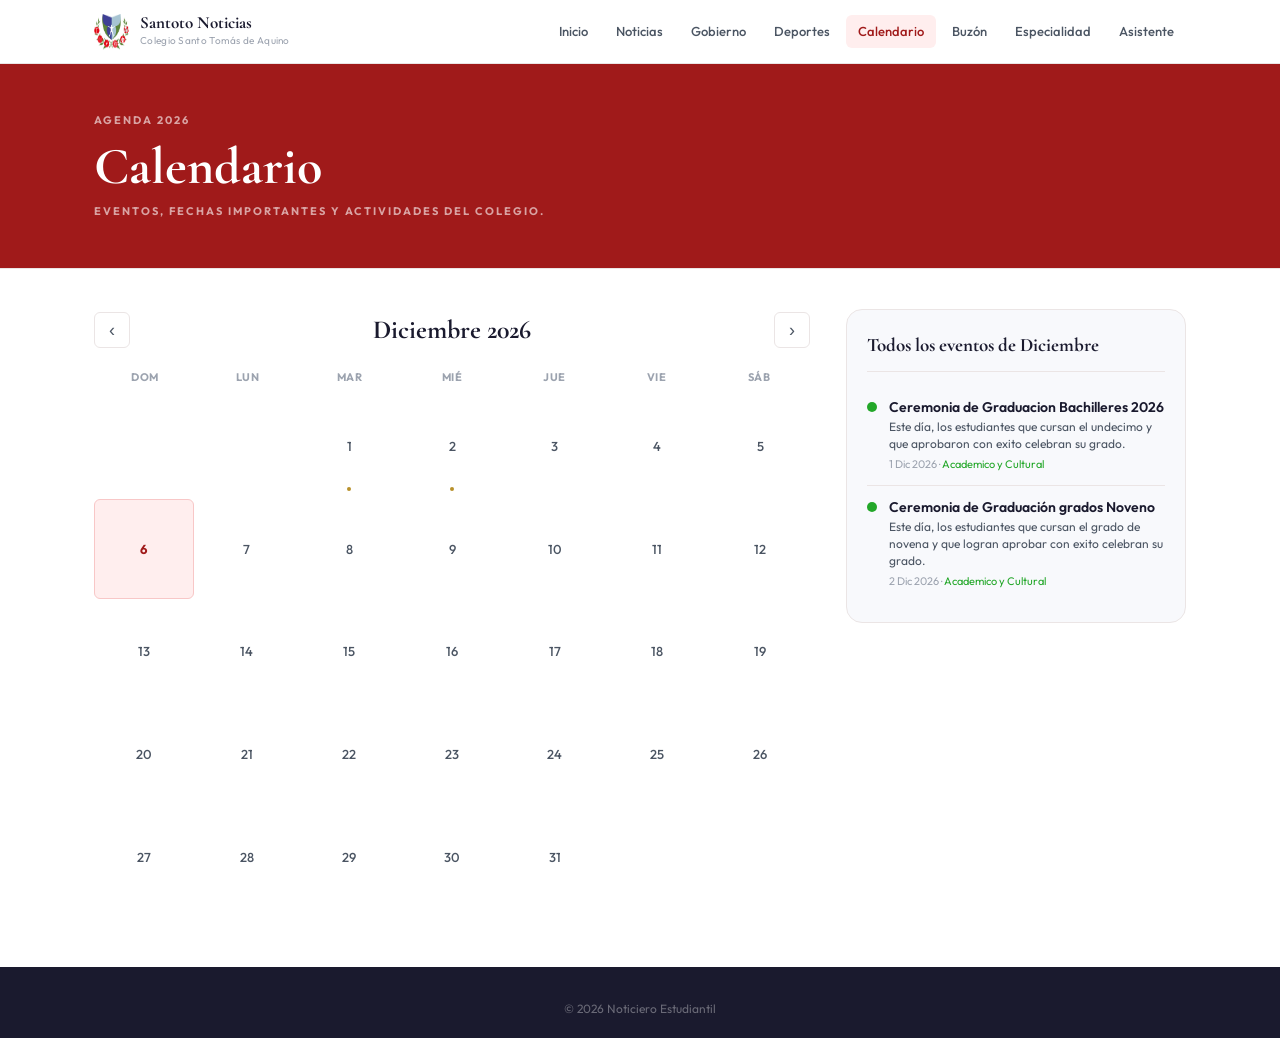
==== commit bb3c220c: "Update calendario.html" ====
--- a/calendario.html
+++ b/calendario.html
@@ -50,6 +50,7 @@
     </div>
   </div>
   <footer class="footer"><div class="container"><div class="footer-bottom" style="justify-content:center"><span>© 2026 Noticiero Estudiantil</span></div></div></footer>
-  <script src="data.js"></script><script src="main.js"></script>
+<script src="data.js?v=2"></script>
+<script src="main.js?v=2"></script>
 </body>
-</html>+</html>
